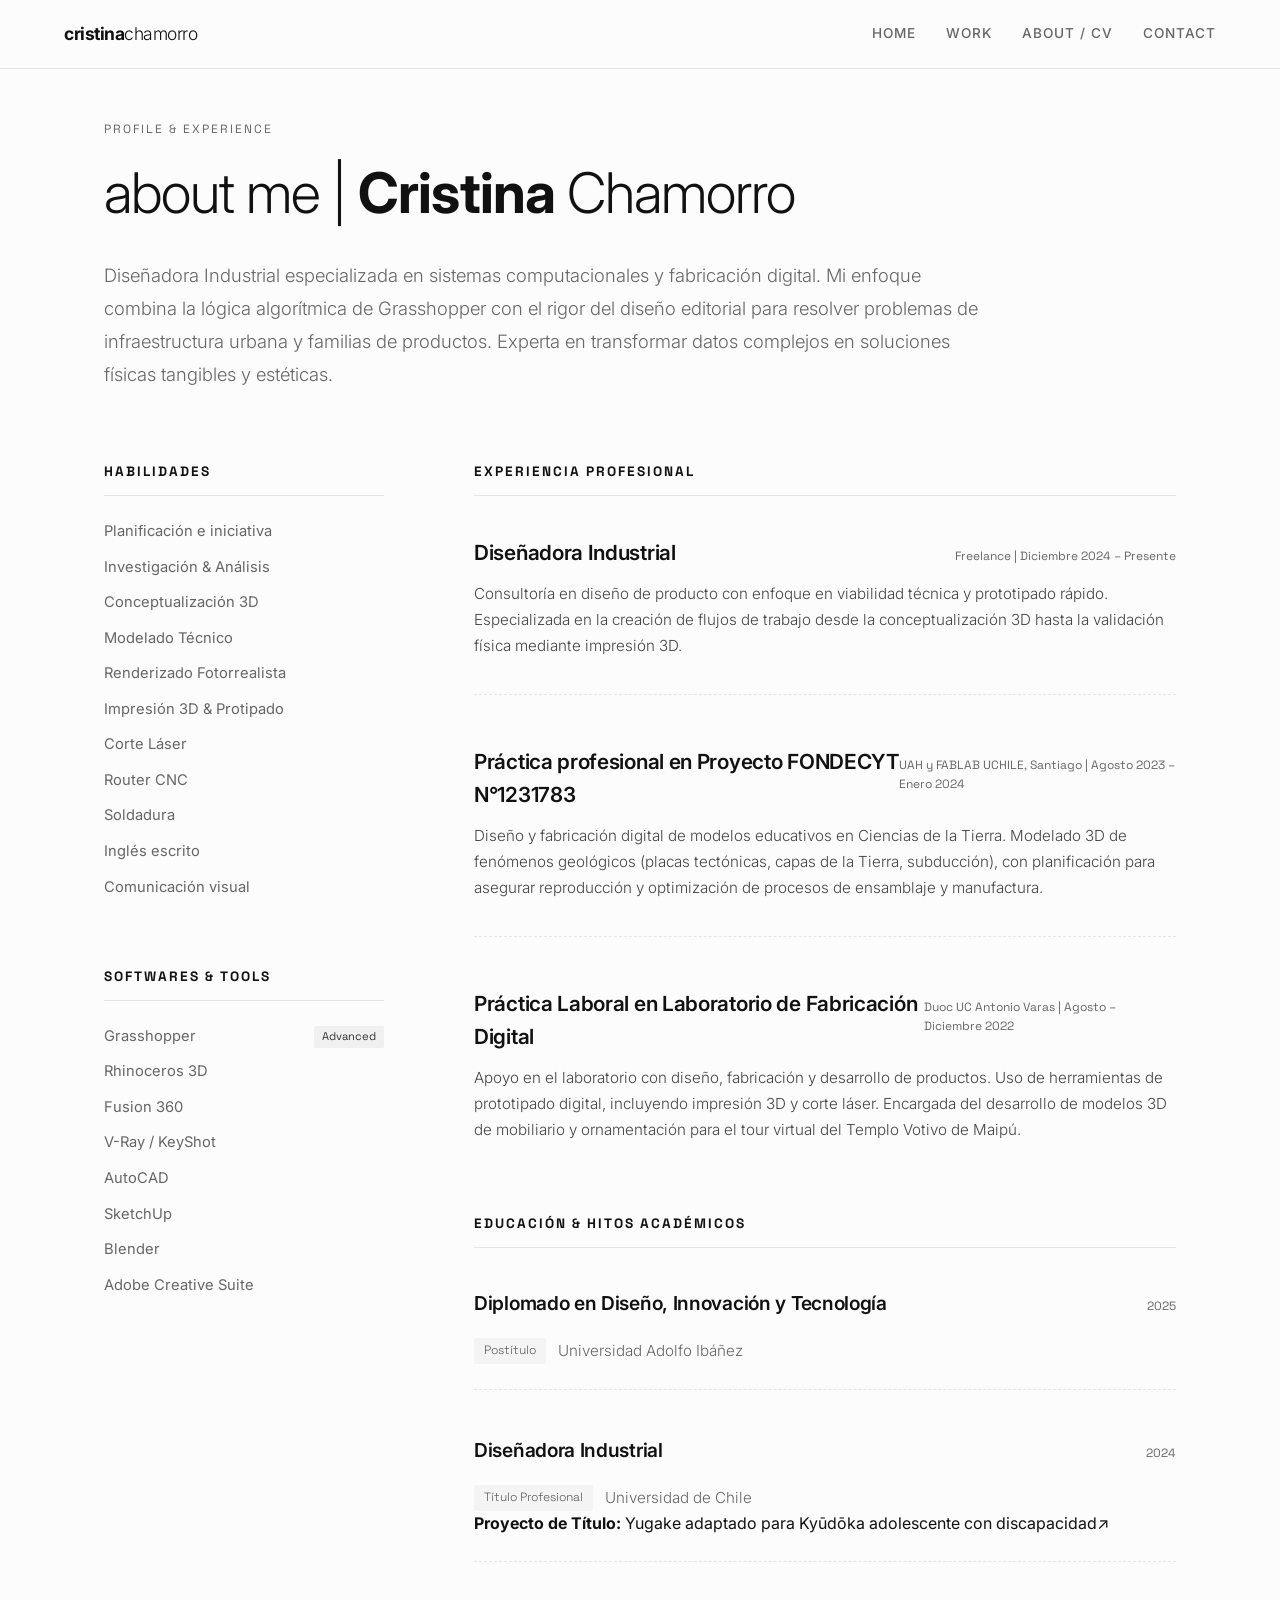
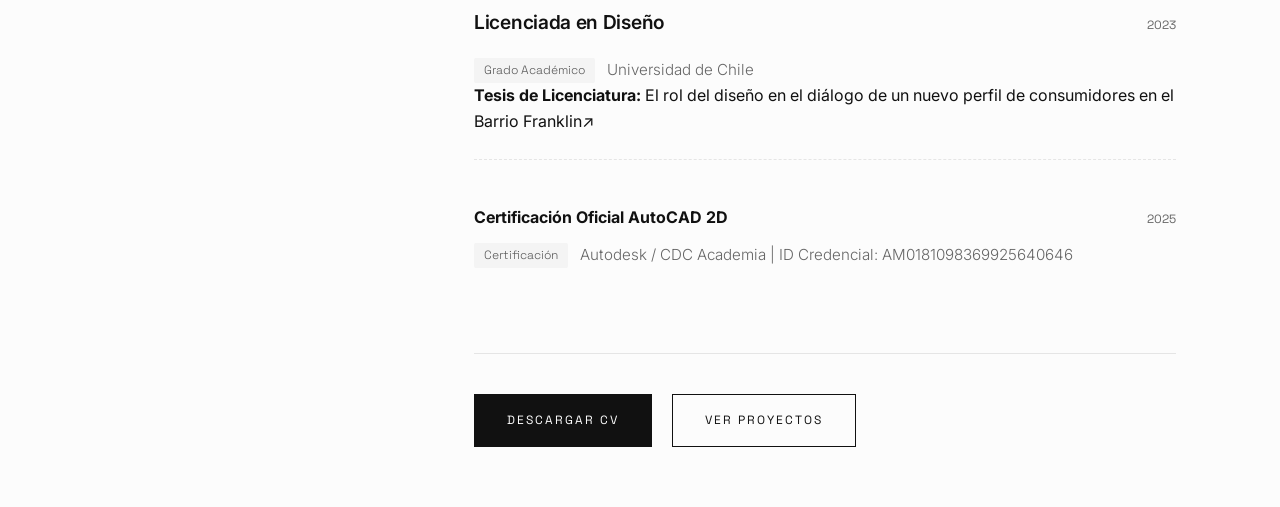
==== about/index.html @ bc72fc61 "Update index.html" ====
<!DOCTYPE html>
<html lang="es">
<head>
    <meta charset="UTF-8">
    <meta name="viewport" content="width=device-width, initial-scale=1.0">

    <meta name="robots" content="noindex, nofollow">
    
    <title>About / CV — Cristina Chamorro</title>
    <link rel="stylesheet" href="../style.css">
</head>
<body id="about-page">

    <!-- NAVEGACIÓN -->
    <nav class="main-nav">
        <a href="../" class="nav-logo"><strong>cristina</strong>chamorro</a>
        <div class="nav-links">
            <a href="../">Home</a>
            <a href="../work/">Work</a>
            <a href="../about/">About / CV</a>
            <a href="mailto:tu-email@gmail.com" class="nav-contact">Contact</a>
        </div>
    </nav>

    <main class="contenedor">
        
        <!-- HEADER / INTRODUCCIÓN -->
        <header class="cv-header">
            <span class="section-label">Profile & Experience</span>
            <h1>about me | <b>Cristina</b> Chamorro</h1>
            <p class="cv-intro">
                Diseñadora Industrial especializada en sistemas computacionales y fabricación digital. Mi enfoque combina la lógica algorítmica de Grasshopper con el rigor del diseño editorial para resolver problemas de infraestructura urbana y familias de productos. Experta en transformar datos complejos en soluciones físicas tangibles y estéticas.
            </p>
        </header>

        <!-- GRID PRINCIPAL DE 2 COLUMNAS -->
        <div class="cv-grid">
            
            <!-- COLUMNA IZQUIERDA: SIDEBAR -->
            <aside class="cv-sidebar">
                
                <div class="skills-block">
                    <h2>Habilidades</h2>
                    <ul>
                        <li>Planificación e iniciativa</li>
                        <li>Investigación & Análisis</li>
                        <li>Conceptualización 3D</li>
                        <li>Modelado Técnico</li>
                        <li>Renderizado Fotorrealista</li>
                        <li>Impresión 3D & Protipado</li>
                        <li>Corte Láser</li>
                        <li>Router CNC</li>
                        <li>Soldadura</li>
                        <li>Inglés escrito</li>
                        <li>Comunicación visual</li>
                    </ul>
                </div>

                <div class="skills-block tech-list">
                    <h2>Softwares & Tools</h2>
                    <ul>
                        <li>Grasshopper <span>Advanced</span></li>
                        <li>Rhinoceros 3D</li>
                        <li>Fusion 360</li>
                        <li>V-Ray / KeyShot</li>
                        <li>AutoCAD</li>
                        <li>SketchUp</li>
                        <li>Blender</li>
                        <li>Adobe Creative Suite</li>
                    </ul>
                </div>

            </aside>

            <!-- COLUMNA DERECHA: EXPERIENCIA & EDUCACIÓN -->
            <section class="cv-main-content">
                
                <h2 class="section-subtitle">Experiencia Profesional</h2>

                <article class="experience-item">
                    <div class="exp-header">
                        <h3>Diseñadora Industrial</h3>
                        <span class="exp-date">Freelance | Diciembre 2024 – Presente</span>
                    </div>
                    <p>Consultoría en diseño de producto con enfoque en viabilidad técnica y prototipado rápido. Especializada en la creación de flujos de trabajo desde la conceptualización 3D hasta la validación física mediante impresión 3D.</p>
                </article>

                <article class="experience-item">
                    <div class="exp-header">
                        <h3>Práctica profesional en Proyecto FONDECYT N°1231783</h3>
                        <span class="exp-date">UAH y FABLAB UCHILE, Santiago | Agosto 2023 – Enero 2024</span>
                    </div>
                    <p>Diseño y fabricación digital de modelos educativos en Ciencias de la Tierra. Modelado 3D de fenómenos geológicos (placas tectónicas, capas de la Tierra, subducción), con planificación para asegurar reproducción y optimización de procesos de ensamblaje y manufactura.</p>
                </article>

                <article class="experience-item">
                    <div class="exp-header">
                        <h3>Práctica Laboral en Laboratorio de Fabricación Digital</h3>
                        <span class="exp-date">Duoc UC Antonio Varas | Agosto – Diciembre 2022</span>
                    </div>
                    <p>Apoyo en el laboratorio con diseño, fabricación y desarrollo de productos. Uso de herramientas de prototipado digital, incluyendo impresión 3D y corte láser. Encargada del desarrollo de modelos 3D de mobiliario y ornamentación para el tour virtual del Templo Votivo de Maipú.</p>
                </article>


<section class="education-section">
    <h2 class="section-subtitle edu-subtitle">Educación & Hitos Académicos</h2>

    <!-- DIPLOMADO -->
    <article class="education-item">
        <div class="exp-header">
            <h3>Diplomado en Diseño, Innovación y Tecnología</h3>
            <span class="exp-date">2025</span>
        </div>
        <div class="edu-institution">
            <span class="badge">Postítulo</span>
            <p>Universidad Adolfo Ibáñez</p>
        </div>
    </article>

    <!-- TÍTULO PROFESIONAL -->
    <article class="education-item">
        <div class="exp-header">
            <h3>Diseñadora Industrial</h3>
            <span class="exp-date">2024</span>
        </div>
        <div class="edu-institution">
            <span class="badge">Título Profesional</span>
            <p>Universidad de Chile</p>
        </div>
        <p class="project-link-wrapper">
            <strong>Proyecto de Título:</strong> 
            <a href="../proyectos/yugake.html" class="inline-link">
                
Yugake adaptado para Kyūdōka adolescente con discapacidad<span class="arrow">↗</span>
            </a>
        </p>
    </article>

    <!-- LICENCIATURA -->
    <article class="education-item">
        <div class="exp-header">
            <h3>Licenciada en Diseño</h3>
            <span class="exp-date">2023</span>
        </div>
        <div class="edu-institution">
            <span class="badge">Grado Académico</span>
            <p>Universidad de Chile</p>
        </div>
        <p class="project-link-wrapper">
            <strong>Tesis de Licenciatura:</strong> 
            <a href="/proyectos/franklin.html" class="inline-link">
                
El rol del diseño en el diálogo de un nuevo perfil de consumidores en el Barrio Franklin<span class="arrow">↗</span>
            </a>
        </p>
    </article>

    <!-- CERTIFICACIÓN -->
<article class="education-item">
    <div class="exp-header">
        <h4>Certificación Oficial AutoCAD 2D</h4>
        <span class="exp-date">2025</span> <!-- O el año en que te certificaste -->
    </div>
    <div class="edu-institution">
        <span class="badge">Certificación</span>
        <p>Autodesk / CDC Academia | ID Credencial: AM0181098369925640646</p>
    <p class="cert-code" style="margin-top: 6px;"></p>
</article>
</section>

                <!-- BOTONES DE ACCIÓN (FOOTER DEL CV) -->
                <div class="cv-actions">
                    <a href="../cv-cristina-chamorro.pdf" class="btn-cv" download>Descargar CV</a>
                    <a href="../work/" class="btn-cv btn-outline">Ver Proyectos</a>
                </div>
            </section>

        </div>
    </main>

</body>
</html>
---- style.css ----
/* ==========================================================================
   1. VARIABLES Y CONFIGURACIÓN GLOBAL
   ========================================================================== */
@import url('https://fonts.googleapis.com/css2?family=Inter:wght@300;400;500;600;700&family=Space+Grotesk:wght@400;600;700&display=swap');

:root {
    --bg-color: #fcfcfc;          /* Off-white editorial */
    --text-primary: #111111;      /* Negro sobrio */
    --text-secondary: #666666;    /* Gris técnico */
    --border-color: #e5e5e5;      /* Líneas delgadas de separación */
    --accent-hover: #000000;
    
    --font-main: 'Inter', sans-serif;
    --font-tech: 'Space Grotesk', monospace; /* Para etiquetas y detalles técnicos */
}

* {
    margin: 0;
    padding: 0;
    box-sizing: border-box;
}

body {
    background-color: var(--bg-color);
    color: var(--text-primary);
    font-family: var(--font-main);
    line-height: 1.6;
    -webkit-font-smoothing: antialiased;
}

.contenedor {
    max-width: 1200px;
    margin: 0 auto;
    padding: 120px 5% 60px 5%; /* Espacio superior amplio para el nav fijo */
}

a {
    text-decoration: none;
    color: inherit;
}

img {
    display: block;
    max-width: 100%;
}

/* ==========================================================================
   2. BARRA DE NAVEGACIÓN
   ========================================================================== */
.main-nav {
    position: fixed;
    top: 0;
    left: 0;
    width: 100%;
    display: flex;
    justify-content: space-between;
    align-items: center;
    padding: 20px 5%;
    background: rgba(252, 252, 252, 0.9);
    backdrop-filter: blur(10px);
    border-bottom: 1px solid var(--border-color);
    z-index: 1000;
}

.nav-logo {
    font-size: 1.1rem;
    letter-spacing: -0.5px;
    font-weight: 300;
}

.nav-logo strong {
    font-weight: 700;
}

.nav-links {
    display: flex;
    gap: 30px;
    font-size: 0.85rem;
    font-weight: 500;
    text-transform: uppercase;
    letter-spacing: 1px;
}

.nav-links a {
    color: var(--text-secondary);
    transition: color 0.3s ease;
}

.nav-links a:hover {
    color: var(--text-primary);
}

/* ==========================================================================
   3. ENCABEZADOS GENERALES
   ========================================================================== */
.section-header {
    margin-bottom: 50px;
    border-bottom: 1px solid var(--border-color);
    padding-bottom: 20px;
}

.section-label {
    font-family: var(--font-tech);
    font-size: 0.75rem;
    text-transform: uppercase;
    letter-spacing: 2px;
    color: var(--text-secondary);
    display: block;
    margin-bottom: 10px;
}

.section-title {
    font-size: clamp(2rem, 4vw, 3rem);
    font-weight: 300;
    letter-spacing: -1px;
}

/* ==========================================================================
   4. HOME PAGE & PORTFOLIO GRID
   ========================================================================== */
.home-hero {
    padding: 40px 0 60px 0;
}

.hero-tag {
    font-family: var(--font-tech);
    font-size: 0.8rem;
    text-transform: uppercase;
    letter-spacing: 2px;
    color: var(--text-secondary);
    display: block;
    margin-bottom: 20px;
}

.hero-title {
    font-size: clamp(2.2rem, 4.5vw, 3.8rem);
    font-weight: 300;
    line-height: 1.15;
    letter-spacing: -1.5px;
    max-width: 950px;
    margin-bottom: 24px;
}

.hero-subtitle {
    font-size: 1.15rem;
    color: var(--text-secondary);
    font-weight: 300;
    max-width: 680px;
    line-height: 1.7;
}

/* Grilla Principal de Proyectos */
.portfolio-grid {
    display: grid;
    grid-template-columns: 1fr;
    gap: 50px 30px;
    margin-bottom: 90px;
}

@media (min-width: 768px) {
    .portfolio-grid {
        grid-template-columns: repeat(2, 1fr);
    }

    .project-card.card-large {
        grid-column: span 2;
    }
}

.project-card a {
    display: flex;
    flex-direction: column;
    text-decoration: none;
    color: inherit;
}

.card-image-wrapper {
    position: relative;
    width: 100%;
    aspect-ratio: 4 / 3;
    overflow: hidden;
    background-color: #f2f2f2;
    margin-bottom: 16px;
    border: 1px solid var(--border-color);
}

.project-card.card-large .card-image-wrapper {
    aspect-ratio: 16 / 9;
}

.card-image-wrapper img {
    width: 100%;
    height: 100%;
    object-fit: cover;
    filter: grayscale(100%);
    transition: transform 0.6s cubic-bezier(0.16, 1, 0.3, 1), filter 0.4s ease;
}

.project-card:hover .card-image-wrapper img {
    transform: scale(1.02);
    filter: grayscale(0%);
}

.card-meta {
    display: flex;
    flex-direction: column;
    gap: 4px;
}

.card-number {
    font-family: var(--font-tech);
    font-size: 0.9rem;
    font-weight: 600;
    letter-spacing: -0.3px;
    color: var(--text-primary);
}

.card-subtitle {
    font-size: 0.85rem;
    color: var(--text-secondary);
    font-weight: 300;
}

/* Tarjeta Editorial de Frase / Cita */
.editorial-quote-card {
    background: #111111;
    color: #ffffff;
    padding: 50px 40px;
    display: flex;
    flex-direction: column;
    justify-content: space-between;
    min-height: 320px;
    border: 1px solid #111111;
}

.editorial-quote-card blockquote {
    font-family: var(--font-main);
    font-size: clamp(1.2rem, 2.5vw, 1.6rem);
    font-weight: 300;
    line-height: 1.4;
    letter-spacing: -0.5px;
}

.editorial-quote-card cite {
    font-family: var(--font-tech);
    font-size: 0.75rem;
    text-transform: uppercase;
    letter-spacing: 2px;
    color: #888888;
    font-style: normal;
    margin-top: 30px;
}

/* Footer del Home */
.home-footer {
    border-top: 1px solid var(--border-color);
    padding: 80px 0;
    margin-top: 100px;
}

.footer-content {
    display: flex;
    flex-direction: column;
    gap: 30px;
}

@media (min-width: 768px) {
    .footer-content {
        flex-direction: row;
        justify-content: space-between;
        align-items: center;
    }
}

.footer-actions {
    display: flex;
    gap: 16px;
}

.btn-primary {
    background: #111;
    color: #fff;
    padding: 12px 24px;
    font-size: 0.85rem;
    font-family: var(--font-tech);
    text-transform: uppercase;
    letter-spacing: 1px;
}

.btn-secondary {
    border: 1px solid #111;
    color: #111;
    padding: 12px 24px;
    font-size: 0.85rem;
    font-family: var(--font-tech);
    text-transform: uppercase;
    letter-spacing: 1px;
}

/* ==========================================================================
   5. WORK PAGE (EDITORIAL GRID COMPACTA)
   ========================================================================== */
.editorial-grid {
    display: grid;
    grid-template-columns: 1fr;
    gap: 60px 40px;
    align-items: start;
}

@media (min-width: 900px) {
    .editorial-grid {
        grid-template-columns: repeat(3, 1fr);
    }

    .project-card.feat-wide {
        grid-column: span 2;
    }

    .project-card.feat-tall .card-image-wrapper {
        height: 520px;
    }
}

/* ==========================================================================
   6. ABOUT / CV PAGE
   ========================================================================== */
#about-page .cv-header {
    margin-bottom: 70px;
}

#about-page .cv-header h1 {
    font-size: clamp(2.2rem, 5vw, 3.5rem);
    font-weight: 300;
    margin-bottom: 20px;
    letter-spacing: -1px;
}

#about-page .cv-intro {
    font-size: 1.15rem;
    color: var(--text-secondary);
    max-width: 880px;
    font-weight: 300;
    line-height: 1.8;
}

.cv-grid {
    display: grid;
    grid-template-columns: 1fr;
    gap: 70px;
}

@media (min-width: 850px) {
    .cv-grid {
        grid-template-columns: 280px 1fr; 
        gap: 90px;
    }
}

.cv-sidebar {
    display: flex;
    flex-direction: column;
    gap: 55px;
}

.skills-block h2 {
    font-family: var(--font-tech);
    font-size: 0.85rem;
    text-transform: uppercase;
    letter-spacing: 2px;
    border-bottom: 1px solid var(--border-color);
    padding-bottom: 12px;
    margin-bottom: 24px;
}

.skills-block ul {
    list-style: none;
}

.skills-block li {
    font-size: 0.92rem;
    color: var(--text-secondary);
    margin-bottom: 12px;
    display: flex;
    justify-content: space-between;
    align-items: center;
}

.tech-list li span {
    font-family: var(--font-tech);
    font-size: 0.7rem;
    background: #f0f0f0;
    padding: 2px 8px;
    border-radius: 2px;
    color: #333;
}

.section-subtitle {
    font-family: var(--font-tech);
    font-size: 0.85rem;
    text-transform: uppercase;
    letter-spacing: 2px;
    margin-bottom: 40px;
    border-bottom: 1px solid var(--border-color);
    padding-bottom: 12px;
}

.edu-subtitle {
    margin-top: 70px;
}

.experience-item {
    margin-bottom: 50px;
    padding-bottom: 35px;
    border-bottom: 1px dashed var(--border-color);
}

.experience-item:last-of-type {
    border-bottom: none;
    padding-bottom: 0;
}

.exp-header {
    display: flex;
    flex-direction: column;
    margin-bottom: 12px;
}

@media (min-width: 600px) {
    .exp-header {
        flex-direction: row;
        justify-content: space-between;
        align-items: baseline;
    }
}

.exp-header h3 {
    font-size: 1.3rem;
    font-weight: 600;
    letter-spacing: -0.3px;
}

.exp-date {
    font-family: var(--font-tech);
    font-size: 0.75rem;
    color: var(--text-secondary);
}

.experience-item p {
    font-size: 0.95rem;
    color: #444;
    font-weight: 300;
    line-height: 1.7;
}

/* Educación */
.education-item {
    margin-bottom: 45px;
    padding-bottom: 25px;
    border-bottom: 1px dashed var(--border-color);
}

.education-item:last-of-type {
    border-bottom: none;
    margin-bottom: 60px;
}

.education-item h3 {
    font-size: 1.2rem;
    font-weight: 600;
    letter-spacing: -0.3px;
    margin-bottom: 8px;
}

.edu-institution {
    font-size: 0.95rem;
    color: var(--text-secondary);
    font-weight: 300;
    display: flex;
    gap: 12px;
    align-items: center;
}

.edu-institution span {
    font-family: var(--font-tech);
    font-size: 0.75rem;
    background: #f4f4f4;
    padding: 3px 10px;
    border-radius: 2px;
    color: #555;
}

/* Botones CV */
.cv-actions {
    display: flex;
    flex-wrap: wrap;
    gap: 20px;
    margin-top: 50px;
    padding-top: 40px;
    border-top: 1px solid var(--border-color);
}

.btn-cv {
    font-family: var(--font-tech);
    font-size: 0.75rem;
    text-transform: uppercase;
    letter-spacing: 2px;
    padding: 16px 32px;
    border: 1px solid #111;
    background: #111;
    color: #fff;
    text-decoration: none;
    transition: all 0.3s ease;
    display: inline-block;
}

.btn-cv:hover {
    background: #333;
    transform: translateY(-2px);
}

.btn-cv.btn-outline {
    background: transparent;
    color: #111;
}

.btn-cv.btn-outline:hover {
    background: #111;
    color: #fff;
}

/* ==========================================================================
   7. PÁGINA INDIVIDUAL DE PROYECTO (PROJECT SINGLE)
   ========================================================================== */

.project-meta-top {
    display: flex;
    justify-content: space-between;
    align-items: center;
    margin-bottom: 12px;
}

.project-year {
    font-family: var(--font-tech);
    font-size: 0.8rem;
    color: var(--text-secondary);
}

.project-title {
    font-size: clamp(2.2rem, 5vw, 3.8rem);
    font-weight: 300;
    line-height: 1.1;
    letter-spacing: -1.5px;
    margin-bottom: 45px;
}

/* Ficha de Metadatos (Spec Grid) */
.project-spec-grid {
    display: grid;
    grid-template-columns: repeat(2, 1fr);
    gap: 24px;
    padding: 30px 0;
    border-top: 1px solid var(--border-color);
    border-bottom: 1px solid var(--border-color);
    margin-bottom: 60px;
}

@media (min-width: 768px) {
    .project-spec-grid {
        grid-template-columns: repeat(4, 1fr); /* 4 columnas en desktop */
    }
}

.spec-label {
    font-family: var(--font-tech);
    font-size: 0.7rem;
    text-transform: uppercase;
    letter-spacing: 1.5px;
    color: var(--text-secondary);
    display: block;
    margin-bottom: 6px;
}

.spec-item p {
    font-size: 0.9rem;
    font-weight: 500;
}

/* Hero Media del Proyecto */
.project-hero-media {
    margin-bottom: 70px;
}

.project-hero-media img {
    width: 100%;
    max-height: 75vh;
    object-fit: cover;
    background: #f0f0f0;
    border: 1px solid var(--border-color);
}

.media-caption {
    font-family: var(--font-tech);
    font-size: 0.75rem;
    color: var(--text-secondary);
    margin-top: 12px;
}

/* Narrativa y Texto del Proyecto */
.project-narrative {
    display: grid;
    grid-template-columns: 1fr;
    gap: 40px;
    margin-bottom: 90px;
}

@media (min-width: 768px) {
    .project-narrative {
        grid-template-columns: 1fr 1fr; /* Texto en 2 columnas */
        gap: 60px;
    }
}

.narrative-col h2 {
    font-family: var(--font-tech);
    font-size: 0.85rem;
    text-transform: uppercase;
    letter-spacing: 1.5px;
    margin-bottom: 16px;
}

.narrative-col p {
    font-size: 1.05rem;
    font-weight: 300;
    line-height: 1.8;
    color: #333;
}

/* Galería de Fotos / Proceso */
.project-gallery {
    display: grid;
    grid-template-columns: 1fr;
    gap: 40px;
    margin-bottom: 100px;
}

@media (min-width: 768px) {
    .project-gallery {
        grid-template-columns: 1fr 1fr;
    }

    .gallery-item.item-wide {
        grid-column: span 2; /* Imagen panorámica que abarca 2 columnas */
    }
}

.gallery-item img {
    width: 100%;
    height: auto;
    background: #f0f0f0;
    border: 1px solid var(--border-color);
}

.gallery-item figcaption {
    font-family: var(--font-tech);
    font-size: 0.75rem;
    color: var(--text-secondary);
    margin-top: 10px;
}

/* Navegador Inferior entre Proyectos */
.project-footer-nav {
    display: flex;
    justify-content: space-between;
    align-items: center;
    padding-top: 40px;
    border-top: 1px solid var(--border-color);
    margin-top: 80px;
}

.nav-back {
    font-family: var(--font-tech);
    font-size: 0.8rem;
    text-transform: uppercase;
    letter-spacing: 1px;
}

.nav-next {
    text-align: right;
}

.next-label {
    font-family: var(--font-tech);
    font-size: 0.75rem;
    color: var(--text-secondary);
    display: block;
}

.next-title {
    font-size: 1.1rem;
    font-weight: 600;
}

/* ==========================================================================
   8. RESPONSIVE / MÓVILES
   ========================================================================== */
@media (max-width: 768px) {
    /* Ajuste de márgenes para pantallas pequeñas */
    .contenedor {
        padding-top: 110px;
        padding-left: 20px;
        padding-right: 20px;
    }
    
    /* Navegación móvil ultra limpia */
    .main-nav {
        flex-direction: column;
        align-items: center;
        padding: 12px 15px;
        gap: 8px;
    }

    .nav-logo {
        font-size: 1rem;
    }
    
    .nav-links {
        gap: 12px;
        font-size: 0.7rem;
        flex-wrap: wrap;
        justify-content: center;
    }

    /* Grilla a una sola columna impecable */
    .portfolio-grid {
        display: flex;
        flex-direction: column;
        gap: 45px; /* Espaciado saludable entre tarjetas */
    }

    /* Aspect Ratio adaptativo para fotos en celular */
    .card-image-wrapper {
        aspect-ratio: 4 / 3;
        margin-bottom: 12px;
    }

    .project-card.card-large .card-image-wrapper {
        aspect-ratio: 4 / 3; /* Evita que las imágenes grandes se compriman */
    }

    /* Bloque editorial en celular */
    .editorial-quote-card {
        padding: 30px 24px;
        min-height: auto;
    }

    .editorial-quote-card blockquote {
        font-size: 1.15rem;
    }
}
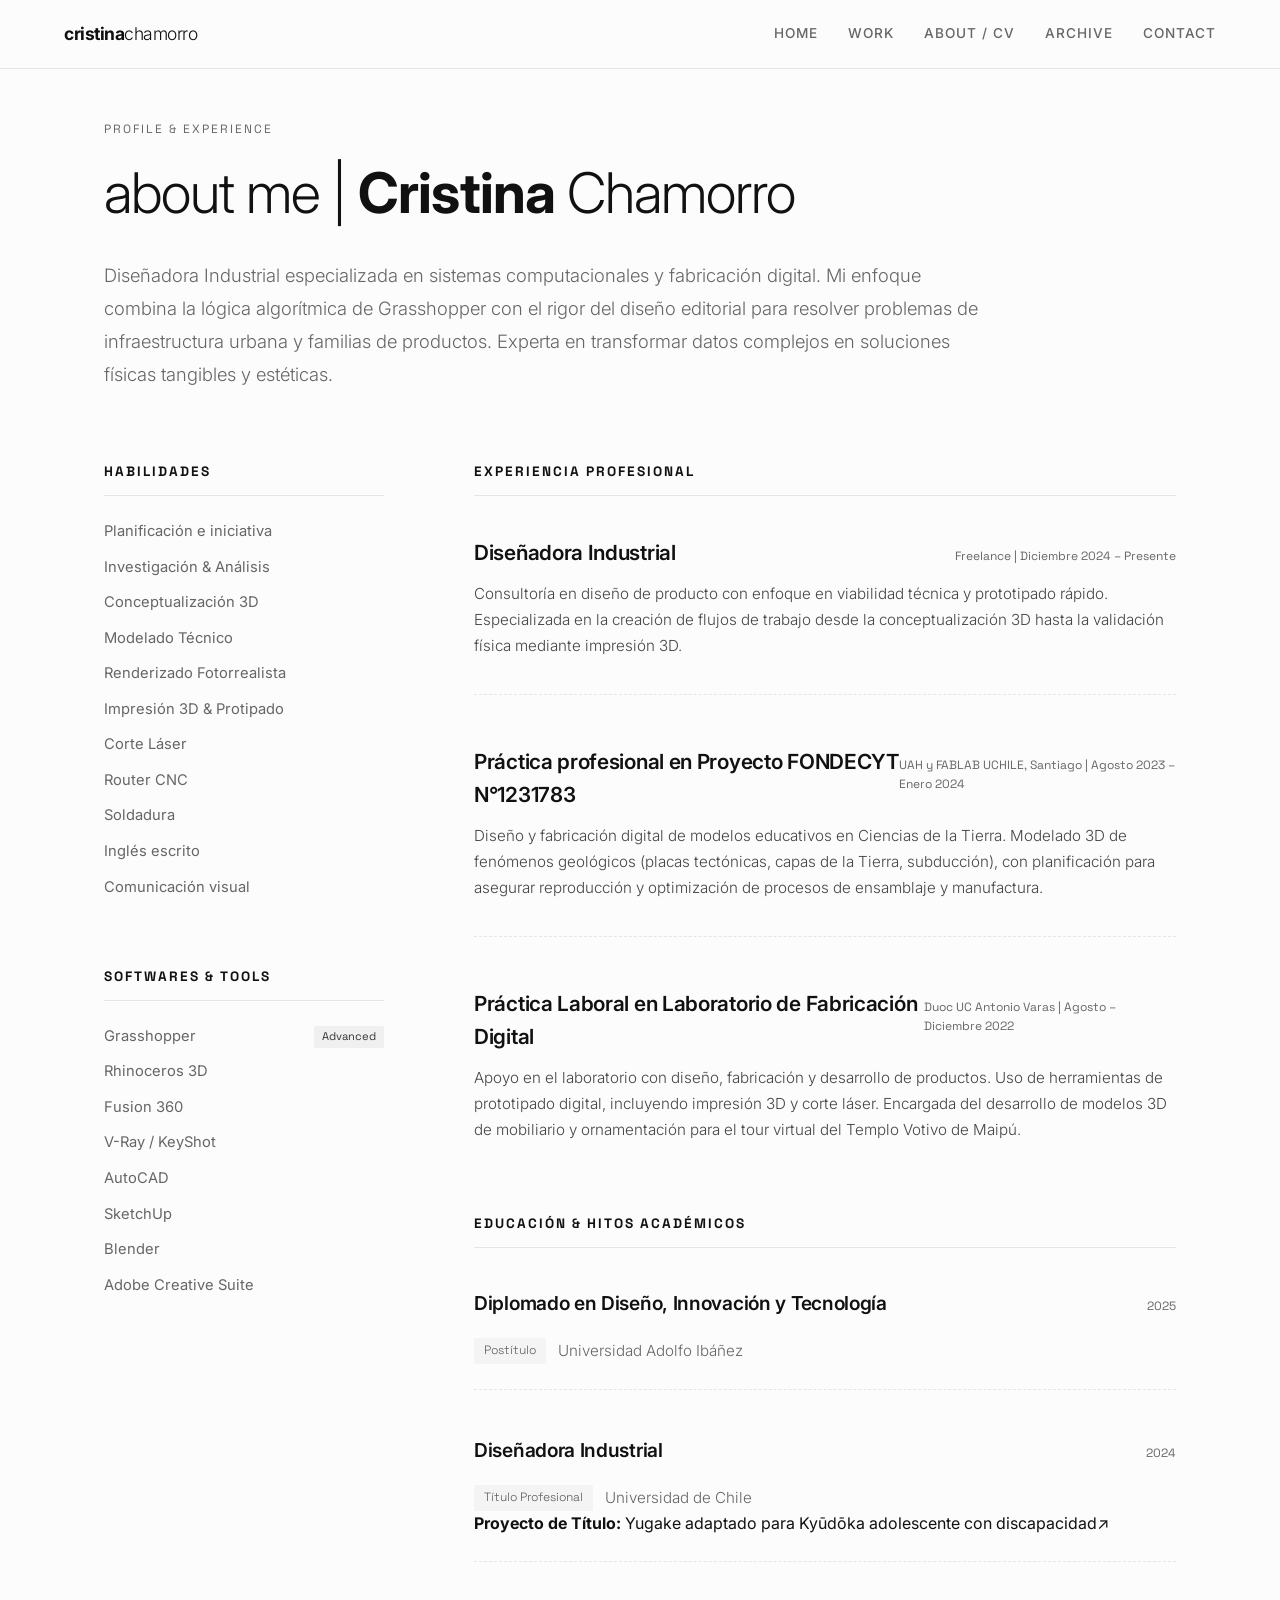
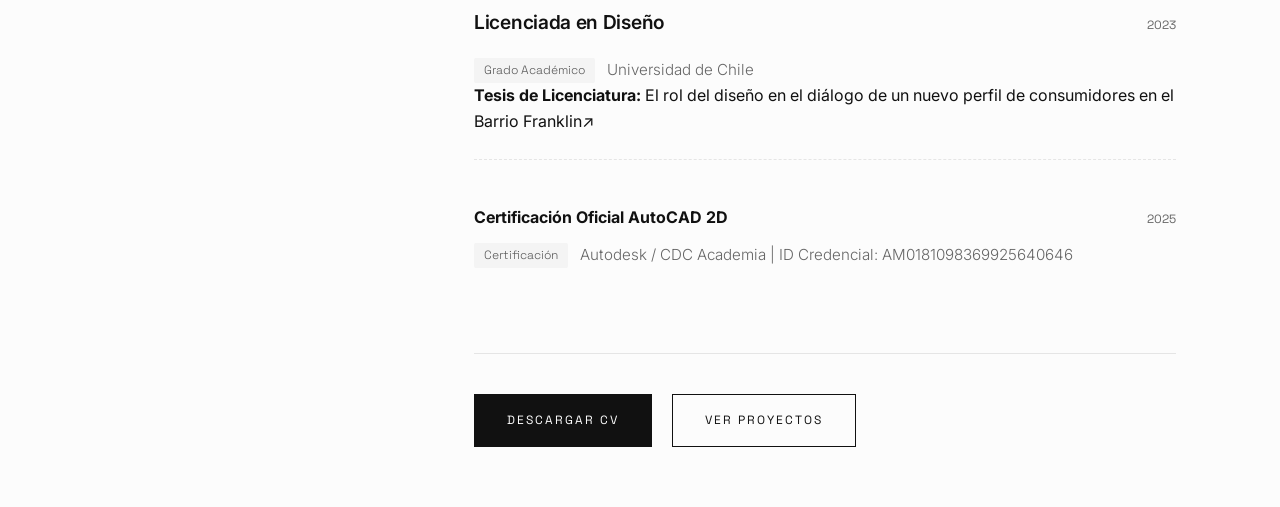
==== commit 8e9d3cf1: "Update index.html" ====
--- a/about/index.html
+++ b/about/index.html
@@ -13,12 +13,13 @@
 
     <!-- NAVEGACIÓN -->
     <nav class="main-nav">
-        <a href="../" class="nav-logo"><strong>cristina</strong>chamorro</a>
+        <a href="./" class="nav-logo"><strong>cristina</strong>chamorro</a>
         <div class="nav-links">
-            <a href="../">Home</a>
-            <a href="../work/">Work</a>
-            <a href="../about/">About / CV</a>
-            <a href="mailto:tu-email@gmail.com" class="nav-contact">Contact</a>
+            <a href="./">Home</a>
+            <a href="work/">Work</a>
+            <a href="about/">About / CV</a>
+            <a href="archive/">Archive</a>
+            <a href="mailto:cristinachamorro21@gmail.com" class="nav-contact">Contact</a>
         </div>
     </nav>
 
--- a/style.css
+++ b/style.css
@@ -700,6 +700,151 @@
     font-weight: 600;
 }
 
+
+/* ==========================================
+   ARCHIVE SECTION - VISUAL STREAM (TUMBLR VIBE)
+   ========================================== */
+
+/* Contenedor principal */
+.archive-container {
+  max-width: 1400px;
+  margin: 0 auto;
+  padding: 120px 24px 60px 24px; /* Ajusta según tu header/nav */
+}
+
+/* Header & Bajada */
+.archive-header {
+  max-width: 640px;
+  margin-bottom: 48px;
+}
+
+.archive-title {
+  font-family: 'Space Grotesk', sans-serif; /* Tu fuente de títulos */
+  font-size: 2.5rem;
+  font-weight: 500;
+  letter-spacing: -0.02em;
+  margin-bottom: 12px;
+}
+
+.archive-title span {
+  font-size: 1rem;
+  opacity: 0.5;
+  font-weight: 400;
+}
+
+.archive-description {
+  font-family: sans-serif;
+  font-size: 1rem;
+  line-height: 1.5;
+  color: #666; /* Gris neutro para no saturar */
+}
+
+/* Grid Masonry con CSS Columns (Orgánico tipo Tumblr) */
+.archive-grid {
+  column-count: 3; /* 3 columnas en pantallas grandes */
+  column-gap: 20px;
+}
+
+/* Cada tarjeta dentro del Archive */
+.archive-item {
+  break-inside: avoid; /* Evita que las fotos se corten entre columnas */
+  margin-bottom: 24px;
+  display: inline-block;
+  width: 100%;
+}
+
+/* Contenedor de la Imagen */
+.archive-media {
+  position: relative;
+  overflow: hidden;
+  background-color: #111; /* Fondo para prevenir parpadeos */
+  border-radius: 4px; /* Bordes sutiles high-end */
+}
+
+/* Imagen base: Blanco y Negro + Transición suave */
+.archive-media img {
+  width: 100%;
+  height: auto;
+  display: block;
+  filter: grayscale(100%);
+  transition: filter 0.5s cubic-bezier(0.25, 1, 0.5, 1), 
+              transform 0.5s cubic-bezier(0.25, 1, 0.5, 1);
+}
+
+/* HOVER EFFECT: Revela el color y micro zoom */
+.archive-item:hover .archive-media img {
+  filter: grayscale(0%);
+  transform: scale(1.03);
+}
+
+/* Overlay flotante (Tags al hacer hover) */
+.archive-overlay {
+  position: absolute;
+  top: 0;
+  left: 0;
+  width: 100%;
+  height: 100%;
+  padding: 16px;
+  box-sizing: border-box;
+  display: flex;
+  justify-content: space-between;
+  align-items: flex-start;
+  background: linear-gradient(180deg, rgba(0,0,0,0.6) 0%, rgba(0,0,0,0) 40%);
+  opacity: 0;
+  transition: opacity 0.3s ease;
+  pointer-events: none;
+}
+
+.archive-item:hover .archive-overlay {
+  opacity: 1;
+}
+
+.archive-tag, .archive-date {
+  font-family: 'Space Mono', monospace, sans-serif; /* Tipografía técnica */
+  font-size: 0.75rem;
+  color: #ffffff;
+  text-transform: uppercase;
+  letter-spacing: 0.05em;
+}
+
+/* Leyenda inferior sutil fuera de la foto */
+.archive-caption {
+  font-family: sans-serif;
+  font-size: 0.85rem;
+  color: #888;
+  margin-top: 8px;
+  line-height: 1.4;
+}
+
+/* ==========================================
+   RESPONSIVE DESIGN (Media Queries)
+   ========================================== */
+
+/* Tablet: 2 columnas */
+@media (max-width: 900px) {
+  .archive-grid {
+    column-count: 2;
+    column-gap: 16px;
+  }
+}
+
+/* Mobile: 1 columna estilo feed vertical */
+@media (max-width: 600px) {
+  .archive-grid {
+    column-count: 1;
+  }
+  
+  /* En mobile, mantenemos las fotos a color por defecto para mejor UX táctil */
+  .archive-media img {
+    filter: grayscale(0%);
+  }
+  
+  .archive-overlay {
+    opacity: 1;
+    background: linear-gradient(180deg, rgba(0,0,0,0.4) 0%, rgba(0,0,0,0) 50%);
+  }
+}
+
 /* ==========================================================================
    8. RESPONSIVE / MÓVILES
    ========================================================================== */
